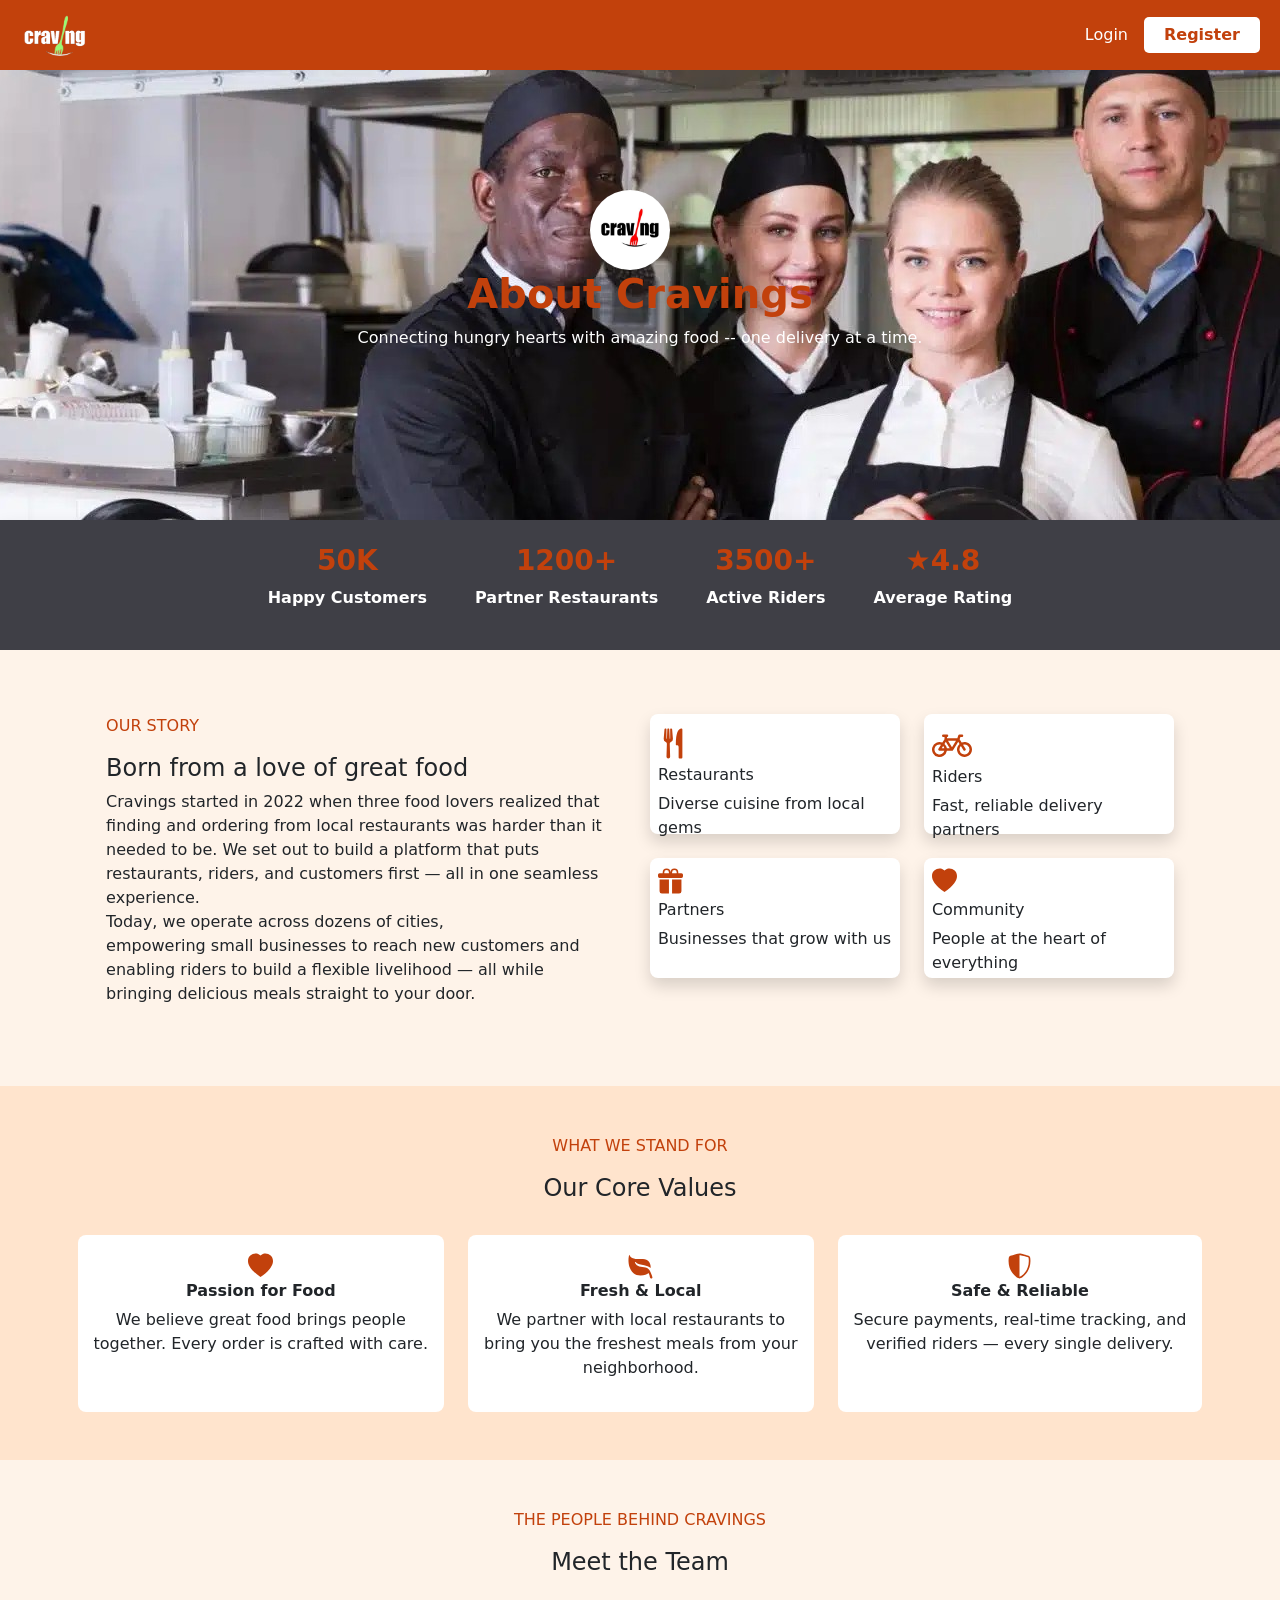
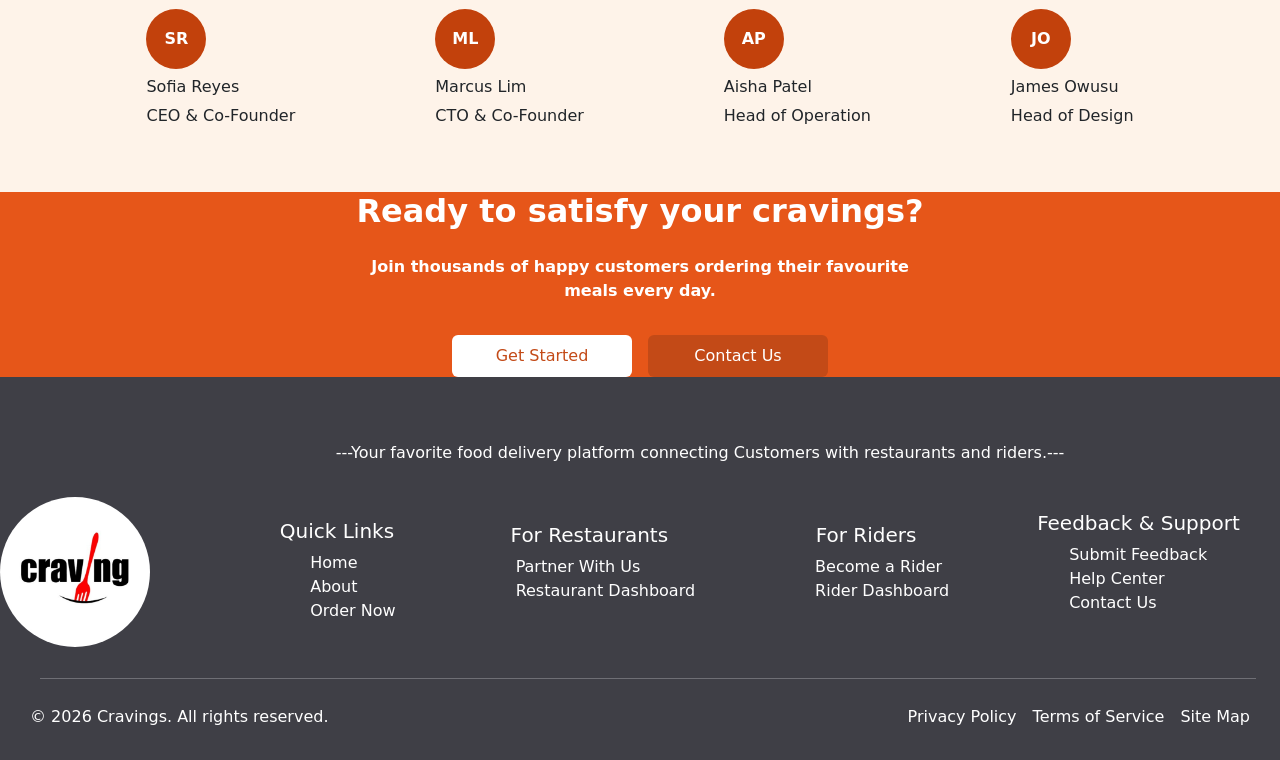
==== cravings-static/about.html @ 2bd0a26e "Refactor code structure for improved readability and maintainability" ====
<!doctype html>
<html lang="en">
  <head>
    <meta charset="UTF-8" />
    <meta name="viewport" content="width=device-width, initial-scale=1.0" />
    <title>Login</title>
    <link
      href="https://cdn.jsdelivr.net/npm/bootstrap@5.3.8/dist/css/bootstrap.min.css"
      rel="stylesheet"
      integrity="sha384-sRIl4kxILFvY47J16cr9ZwB07vP4J8+LH7qKQnuqkuIAvNWLzeN8tE5YBujZqJLB"
      crossorigin="anonymous"
    />
  </head>
  <body>
    <header>
      <div
        id="headerDIV"
        class="d-flex justify-content-between align-items-center"
        style="background-color: #c2410c; padding: 10px 20px; height: 70px"
      >
        <div class="d-flex align-items-center">
          <a href="./index.html"
            ><img
              src="./images/logo-light.png"
              alt="Logo"
              style="height: 45px; width: auto"
          /></a>
        </div>

        <div class="d-flex align-items-center gap-3">
          <a
            href="./login.html"
            class="text-decoration-none"
            style="color: white; font-weight: 500; font-size: 16px"
          >
            Login
          </a>

          <a
            href="./register.html"
            class="btn text-decoration-none"
            style="
              background-color: white;
              color: #c2410c;
              font-weight: 600;
              border-radius: 5px;
              padding: 6px 20px;
              border: none;
            "
          >
            Register
          </a>
        </div>
      </div>
    </header>

    <main>
      <div
        style="
          background-image: url(./images/about.jpeg);
          background-position: center;
          height: 450px;
          background-repeat: no-repeat;
        "
      >
        <div>
          <div>
            <div class="m" style="padding-top: 120px">
              <div
                class="d-flex justify-content-center align-content-center"
                style="padding-left: 20px"
              >
                <img
                  style="
                    max-width: 80px;
                    height: auto;
                    display: block;

                    border-radius: 80px;
                    margin-right: 40px;
                  "
                  src="./images/JayHindDoston8.jpeg"
                  alt=""
                />
              </div>
              <div class="text-center">
                <div>
                  <h1 style="font-weight: 800; color: #c2410c">
                    About Cravings
                  </h1>
                </div>
                <div>
                  <p style="color: white">
                    Connecting hungry hearts with amazing food -- one delivery
                    at a time.
                  </p>
                </div>
              </div>
            </div>
          </div>
        </div>
      </div>

      <div class="shadow" style="background-color: #3f3f46">
        <div
          class="p-4 d-flex gap-5 justify-content-center align-content-center text-center"
        >
          <div>
            <div><h3 style="font-weight: 700; color: #c2410c">50K</h3></div>
            <div>
              <p style="font-weight: 700; color: white">Happy Customers</p>
            </div>
          </div>
          <div>
            <div><h3 style="font-weight: 700; color: #c2410c">1200+</h3></div>
            <div>
              <p style="font-weight: 700; color: white">Partner Restaurants</p>
            </div>
          </div>
          <div>
            <div><h3 style="font-weight: 700; color: #c2410c">3500+</h3></div>
            <div>
              <p style="font-weight: 700; color: white">Active Riders</p>
            </div>
          </div>
          <div>
            <div>
              <h3 style="font-weight: 700; color: #c2410c">&#9733;4.8</h3>
            </div>
            <div>
              <p style="font-weight: 700; color: white">Average Rating</p>
            </div>
          </div>
        </div>
      </div>

      <div
        class=""
        style="background-color: #fef3e9"
      >
        <div class="p-5">
          <div>
            <div
              class="p-3 d-flex gap-5 justify-content-center align-content-center"
            >
              <div class="" style="height: auto; width: auto">
                <div><p style="color: #c2410c">OUR STORY</p></div>
                <div><h4>Born from a love of great food</h4></div>
                <div>
                  <p>
                    Cravings started in 2022 when three food lovers realized
                    that <br />
                    finding and ordering from local restaurants was harder than
                    it <br />
                    needed to be. We set out to build a platform that puts
                    <br />
                    restaurants, riders, and customers first — all in one
                    seamless <br />
                    experience. <br />
                    Today, we operate across dozens of cities, <br />
                    empowering small businesses to reach new customers and
                    <br />
                    enabling riders to build a flexible livelihood — all while
                    <br />
                    bringing delicious meals straight to your door.
                  </p>
                </div>
              </div>
              <div class="">
                <div class="d-flex pb-4 gap-4">
                  <div
                    class="p-2 rounded-3 shadow"
                    style="height: 120px; width: 250px; background: white"
                  >
                    <div class="pb-1 pt-1" style="color: #c2410c">
                      <svg
                        xmlns="http://www.w3.org/2000/svg"
                        width="30"
                        height="35"
                        fill="currentColor"
                        class="bi bi-fork-knife"
                        viewBox="0 0 16 16"
                      >
                        <path
                          d="M13 .5c0-.276-.226-.506-.498-.465-1.703.257-2.94 2.012-3 8.462a.5.5 0 0 0 .498.5c.56.01 1 .13 1 1.003v5.5a.5.5 0 0 0 .5.5h1a.5.5 0 0 0 .5-.5zM4.25 0a.25.25 0 0 1 .25.25v5.122a.128.128 0 0 0 .256.006l.233-5.14A.25.25 0 0 1 5.24 0h.522a.25.25 0 0 1 .25.238l.233 5.14a.128.128 0 0 0 .256-.006V.25A.25.25 0 0 1 6.75 0h.29a.5.5 0 0 1 .498.458l.423 5.07a1.69 1.69 0 0 1-1.059 1.711l-.053.022a.92.92 0 0 0-.58.884L6.47 15a.971.971 0 1 1-1.942 0l.202-6.855a.92.92 0 0 0-.58-.884l-.053-.022a1.69 1.69 0 0 1-1.059-1.712L3.462.458A.5.5 0 0 1 3.96 0z"
                        />
                      </svg>
                    </div>
                    <div><h6>Restaurants</h6></div>
                    <div><p>Diverse cuisine from local gems</p></div>
                  </div>
                  <div
                    class="p-2 rounded-3 shadow"
                    style="height: 120px; width: 250px; background: white"
                  >
                    <div style="color: #c2410c">
                      <svg
                        xmlns="http://www.w3.org/2000/svg"
                        width="40"
                        height="45"
                        fill="currentColor"
                        class="bi bi-bicycle"
                        viewBox="0 0 16 16"
                      >
                        <path
                          d="M4 4.5a.5.5 0 0 1 .5-.5H6a.5.5 0 0 1 0 1v.5h4.14l.386-1.158A.5.5 0 0 1 11 4h1a.5.5 0 0 1 0 1h-.64l-.311.935.807 1.29a3 3 0 1 1-.848.53l-.508-.812-2.076 3.322A.5.5 0 0 1 8 10.5H5.959a3 3 0 1 1-1.815-3.274L5 5.856V5h-.5a.5.5 0 0 1-.5-.5m1.5 2.443-.508.814c.5.444.85 1.054.967 1.743h1.139zM8 9.057 9.598 6.5H6.402zM4.937 9.5a2 2 0 0 0-.487-.877l-.548.877zM3.603 8.092A2 2 0 1 0 4.937 10.5H3a.5.5 0 0 1-.424-.765zm7.947.53a2 2 0 1 0 .848-.53l1.026 1.643a.5.5 0 1 1-.848.53z"
                        />
                      </svg>
                    </div>
                    <div><h6>Riders</h6></div>
                    <div><p>Fast, reliable delivery partners</p></div>
                  </div>
                </div>

                <div class="d-flex gap-4">
                  <div
                    class="p-2 rounded-3 shadow"
                    style="height: 120px; width: 250px; background: white"
                  >
                    <div class="pb-1" style="color: #c2410c">
                      <svg
                        xmlns="http://www.w3.org/2000/svg"
                        width="25"
                        height="30"
                        fill="currentColor"
                        class="bi bi-gift-fill"
                        viewBox="0 0 16 16"
                      >
                        <path
                          d="M3 2.5a2.5 2.5 0 0 1 5 0 2.5 2.5 0 0 1 5 0v.006c0 .07 0 .27-.038.494H15a1 1 0 0 1 1 1v1a1 1 0 0 1-1 1H1a1 1 0 0 1-1-1V4a1 1 0 0 1 1-1h2.038A3 3 0 0 1 3 2.506zm1.068.5H7v-.5a1.5 1.5 0 1 0-3 0c0 .085.002.274.045.43zM9 3h2.932l.023-.07c.043-.156.045-.345.045-.43a1.5 1.5 0 0 0-3 0zm6 4v7.5a1.5 1.5 0 0 1-1.5 1.5H9V7zM2.5 16A1.5 1.5 0 0 1 1 14.5V7h6v9z"
                        />
                      </svg>
                    </div>
                    <div><h6>Partners</h6></div>
                    <div><p>Businesses that grow with us</p></div>
                  </div>
                  <div
                    class="p-2 rounded-3 shadow"
                    style="height: 120px; width: 250px; background: white"
                  >
                    <div class="pb-1" style="color: #c2410c">
                      <svg
                        xmlns="http://www.w3.org/2000/svg"
                        width="25"
                        height="30"
                        fill="currentColor"
                        class="bi bi-heart-fill"
                        viewBox="0 0 16 16"
                      >
                        <path
                          fill-rule="evenodd"
                          d="M8 1.314C12.438-3.248 23.534 4.735 8 15-7.534 4.736 3.562-3.248 8 1.314"
                        />
                      </svg>
                    </div>
                    <div><h6>Community</h6></div>
                    <div><p>People at the heart of everything</p></div>
                  </div>
                </div>
              </div>
            </div>
          </div>
        </div>
      </div>


      <div style="background: #ffe4cdfc ">
        <div >
          <div class="  p-5">
            <div class="text-center">
              <div><p style="color: #c2410c;">WHAT WE STAND FOR</p></div>
              <div class="pb-4">
                <h4>Our Core Values</h4>
              </div>
            </div>
            <div
              class="d-flex justify-content-center align-content-center gap-4"
            >
              <div class=" p-3 text-center rounded-3" style="background: white;">
                <div class="">
                  <svg style="color: #c2410c;"
                    xmlns="http://www.w3.org/2000/svg"
                    width="25"
                    height="30"
                    fill="currentColor"
                    class="bi bi-heart-fill"
                    viewBox="0 0 16 16"
                  >
                    <path
                      fill-rule="evenodd"
                      d="M8 1.314C12.438-3.248 23.534 4.735 8 15-7.534 4.736 3.562-3.248 8 1.314"
                    />
                  </svg>
                </div>
                <div><h6 style="font-weight: 700;">Passion for Food</h6></div>
                <div>
                  <p>
                    We believe great food brings people <br />
                    together. Every order is crafted with care.
                  </p>
                </div>
              </div>
              <div class=" p-3 text-center rounded-3" style="background: white;">
                <div>
                  <svg style="color: #c2410c;"
                    xmlns="http://www.w3.org/2000/svg"
                    width="25"
                    height="30"
                    fill="currentColor"
                    class="bi bi-leaf-fill"
                    viewBox="0 0 16 16"
                  >
                    <path
                      d="M1.4 1.7c.217.289.65.84 1.725 1.274 1.093.44 2.885.774 5.834.528 2.02-.168 3.431.51 4.326 1.556C14.161 6.082 14.5 7.41 14.5 8.5q0 .344-.027.734C13.387 8.252 11.877 7.76 10.39 7.5c-2.016-.288-4.188-.445-5.59-2.045-.142-.162-.402-.102-.379.112.108.985 1.104 1.82 1.844 2.308 2.37 1.566 5.772-.118 7.6 3.071.505.8 1.374 2.7 1.75 4.292.07.298-.066.611-.354.715a.7.7 0 0 1-.161.042 1 1 0 0 1-1.08-.794c-.13-.97-.396-1.913-.868-2.77C12.173 13.386 10.565 14 8 14c-1.854 0-3.32-.544-4.45-1.435-1.124-.887-1.889-2.095-2.39-3.383-1-2.562-1-5.536-.65-7.28L.73.806z"
                    />
                  </svg>
                </div>
                <div><h6 style="font-weight: 700;">Fresh & Local</h6></div>
                <div>
                  <p>
                    We partner with local restaurants to <br />
                    bring you the freshest meals from your <br />
                    neighborhood.
                  </p>
                </div>
              </div>
              <div class=" p-3 text-center rounded-3" style="background: white;">
                <div>
                  <svg style="color: #c2410c;"
                    xmlns="http://www.w3.org/2000/svg"
                    width="25"
                    height="30"
                    fill="currentColor"
                    class="bi bi-shield-shaded"
                    viewBox="0 0 16 16"
                  >
                    <path
                      fill-rule="evenodd"
                      d="M8 14.933a1 1 0 0 0 .1-.025q.114-.034.294-.118c.24-.113.547-.29.893-.533a10.7 10.7 0 0 0 2.287-2.233c1.527-1.997 2.807-5.031 2.253-9.188a.48.48 0 0 0-.328-.39c-.651-.213-1.75-.56-2.837-.855C9.552 1.29 8.531 1.067 8 1.067zM5.072.56C6.157.265 7.31 0 8 0s1.843.265 2.928.56c1.11.3 2.229.655 2.887.87a1.54 1.54 0 0 1 1.044 1.262c.596 4.477-.787 7.795-2.465 9.99a11.8 11.8 0 0 1-2.517 2.453 7 7 0 0 1-1.048.625c-.28.132-.581.24-.829.24s-.548-.108-.829-.24a7 7 0 0 1-1.048-.625 11.8 11.8 0 0 1-2.517-2.453C1.928 10.487.545 7.169 1.141 2.692A1.54 1.54 0 0 1 2.185 1.43 63 63 0 0 1 5.072.56"
                    />
                  </svg>
                </div>
                <div><h6 style="font-weight: 700;">Safe & Reliable</h6></div>
                <div>
                  <p>
                    Secure payments, real-time tracking, and <br />
                    verified riders — every single delivery.
                  </p>
                </div>
              </div>
            </div>
          </div>
        </div>
      </div>



      <div style="background-color:  #fef3e9" ;">
        <div>
            <div>
                <div class="p-5">
                    <div class="text-center">
                        <div><p style="color: #c2410c;">THE PEOPLE BEHIND CRAVINGS</p></div>
                        <div><h4>Meet the Team</h4></div>
                    </div>

                    <div class="pt-4">
                        <div class=" d-flex justify-content-center align-content-center " style="gap: 140px;">
                            <div >
                                <div><h6 class=" text-center " style="height: 60px; width: 60px; border-radius: 30px; padding-top: 20px; font-weight: 700; background: #c2410c; color: white;">SR</h6></div>
                            
                                    <div><h6>Sofia Reyes</h6></div>
                                     <div><p>CEO & Co-Founder</p></div>
                            </div>

                            <div>
                                <div><h6 class=" text-center " style="height: 60px; width: 60px; border-radius: 30px; padding-top: 20px; font-weight: 700; background: #c2410c; color: white; ">ML</h6></div>
                                <div><h6>Marcus Lim</h6></div>
                                <div><p>CTO & Co-Founder</p></div>
                            </div>
                            <div>
                                <div><h6 class=" text-center " style="height: 60px; width: 60px; border-radius: 30px; padding-top: 20px; font-weight: 700; background: #c2410c; color: white;">AP</h6></div>
                                <div><h6>Aisha Patel</h6></div>
                                <div><p>Head of Operation</p></div>
                            </div>
                            <div>
                                <div><h6 class=" text-center " style="height: 60px; width: 60px; border-radius: 30px; padding-top: 20px; font-weight: 700; background: #c2410c; color: white;">JO</h6></div>
                                <div><h6>James Owusu</h6></div>
                                <div><p>Head of Design</p></div>
                            </div>
                        </div>
                    </div>
                </div>
            </div>
        </div>
      </div>


      <div class="" style="background-color: #e65619">
        <div class="text-center p-xxl-5">
          <div>
            <h2 style="color: white; font-weight: 700;">Ready to satisfy your cravings?</h2>
          </div>
          <div class="mb-3">
            <p class="p-3" style="color: white; font-weight: 700;" >
             Join thousands of happy customers ordering their favourite <br> meals every day.
            </p>
          </div>
          <div class="d-flex gap-3 justify-content-center align-content-center">
            <div>
            <button
              style="
                height: 42px;
                width: 180px;
                border: none;
                border-radius: 6px;
                color: #c34a17;
                background: white;
              "
            >
              Get Started
            </button>
          </div>

          <div>
            <button
              style="
                height: 42px;
                width: 180px;
                border: none;
                border-radius: 6px;
                color: white;
                background: #c34a17;
              "
            >
              <a class="text-decoration-none" style="color: white;" href="./contact.html"> Contact Us</a>
            </button>
          </div>
          </div>

          

        </div>
      </div>

    </main>

    <footer>
      <div style="background-color: #3f3f46">
        <div style="color: white">
          <div class="text-center p-3">
            <p style="margin-left: 120px" class="mt-5">
              ---Your favorite food delivery platform connecting Customers with
              restaurants and riders.---
            </p>
          </div>
          <div class="d-flex gap-5 justify-content-center align-items-center">
            <div class="1" style="margin-right: 40px">
              <div>
                <img
                  style="
                    max-width: 150px;
                    height: auto;
                    display: block;
                    margin-bottom: 15px;
                    border-radius: 80px;
                    margin-right: 40px;
                  "
                  src="./images/JayHindDoston8.jpeg"
                  alt=""
                />
              </div>
            </div>
            <div class="2" style="margin-right: 40px">
              <div class="text-center"><h5>Quick Links</h5></div>
              <div>
                <ul type="none">
                  <li>
                    <a
                      href="./index.html"
                      class="text-decoration-none"
                      style="color: white"
                      >Home</a
                    >
                  </li>
                  <li>
                    <a
                      href="./about.html"
                      class="text-decoration-none"
                      style="color: white"
                      >About</a
                    >
                  </li>
                  <li>
                    <a
                      href="./order-now.html"
                      class="text-decoration-none"
                      style="color: white"
                      >Order Now</a
                    >
                  </li>
                </ul>
              </div>
            </div>

            <div class="3 mb-3" style="margin-right: 40px">
              <div class="text-center"><h5>For Restaurants</h5></div>
              <div>
                <ul type="none">
                  <li>
                    <a
                      href="./partner.html"
                      class="text-decoration-none"
                      style="color: white"
                      >Partner With Us</a
                    >
                  </li>
                  <li>
                    <a
                      href="#"
                      class="text-decoration-none"
                      style="color: white"
                      >Restaurant Dashboard</a
                    >
                  </li>
                </ul>
              </div>
            </div>

            <div class="4 mb-3" style="margin-right: 40px">
              <div class="text-center"><h5>For Riders</h5></div>
              <div>
                <ul type="none">
                  <li>
                    <a
                      href="#"
                      class="text-decoration-none"
                      style="color: white"
                      >Become a Rider</a
                    >
                  </li>
                  <li>
                    <a
                      href="#"
                      class="text-decoration-none"
                      style="color: white"
                      >Rider Dashboard</a
                    >
                  </li>
                </ul>
              </div>
            </div>

            <div class="5 mb-3" style="margin-right: 40px">
              <div class="text-center"><h5>Feedback & Support</h5></div>
              <div>
                <ul type="none">
                  <li>
                    <a
                      href="./feedback.html"
                      class="text-decoration-none"
                      style="color: white"
                      >Submit Feedback</a
                    >
                  </li>
                  <li>
                    <a
                      href="./help-center.html"
                      class="text-decoration-none"
                      style="color: white"
                      >Help Center</a
                    >
                  </li>
                  <li>
                    <a
                      href="./contact.html"
                      class="text-decoration-none"
                      style="color: white"
                      >Contact Us</a
                    >
                  </li>
                </ul>
              </div>
            </div>
          </div>
          <div style="width: 95%; margin-left: 40px">
            <hr />
          </div>

          <div
            class="d-flex justify-content-between"
            style="padding: 10px 30px 15px 30px"
          >
            <div class="6">
              <div><p>© 2026 Cravings. All rights reserved.</p></div>
            </div>
            <div>
              <ul type="none" class="d-flex gap-3">
                <li>
                  <a
                    href="./privacy-policy.html"
                    class="text-decoration-none"
                    style="color: white"
                    >Privacy Policy</a
                  >
                </li>
                <li>
                  <a
                    href="./terms-of-service.html"
                    class="text-decoration-none"
                    style="color: white"
                    >Terms of Service</a
                  >
                </li>
                <li>
                  <a
                    href="./sitemap.html"
                    class="text-decoration-none"
                    style="color: white"
                    >Site Map</a
                  >
                </li>
              </ul>
            </div>
          </div>
        </div>
      </div>
    </footer>
    <!-- Bootstrap Script -->
    <script
      src="https://cdn.jsdelivr.net/npm/bootstrap@5.3.8/dist/js/bootstrap.bundle.min.js"
      integrity="sha384-FKyoEForCGlyvwx9Hj09JcYn3nv7wiPVlz7YYwJrWVcXK/BmnVDxM+D2scQbITxI"
      crossorigin="anonymous"
    ></script>
  </body>
</html>
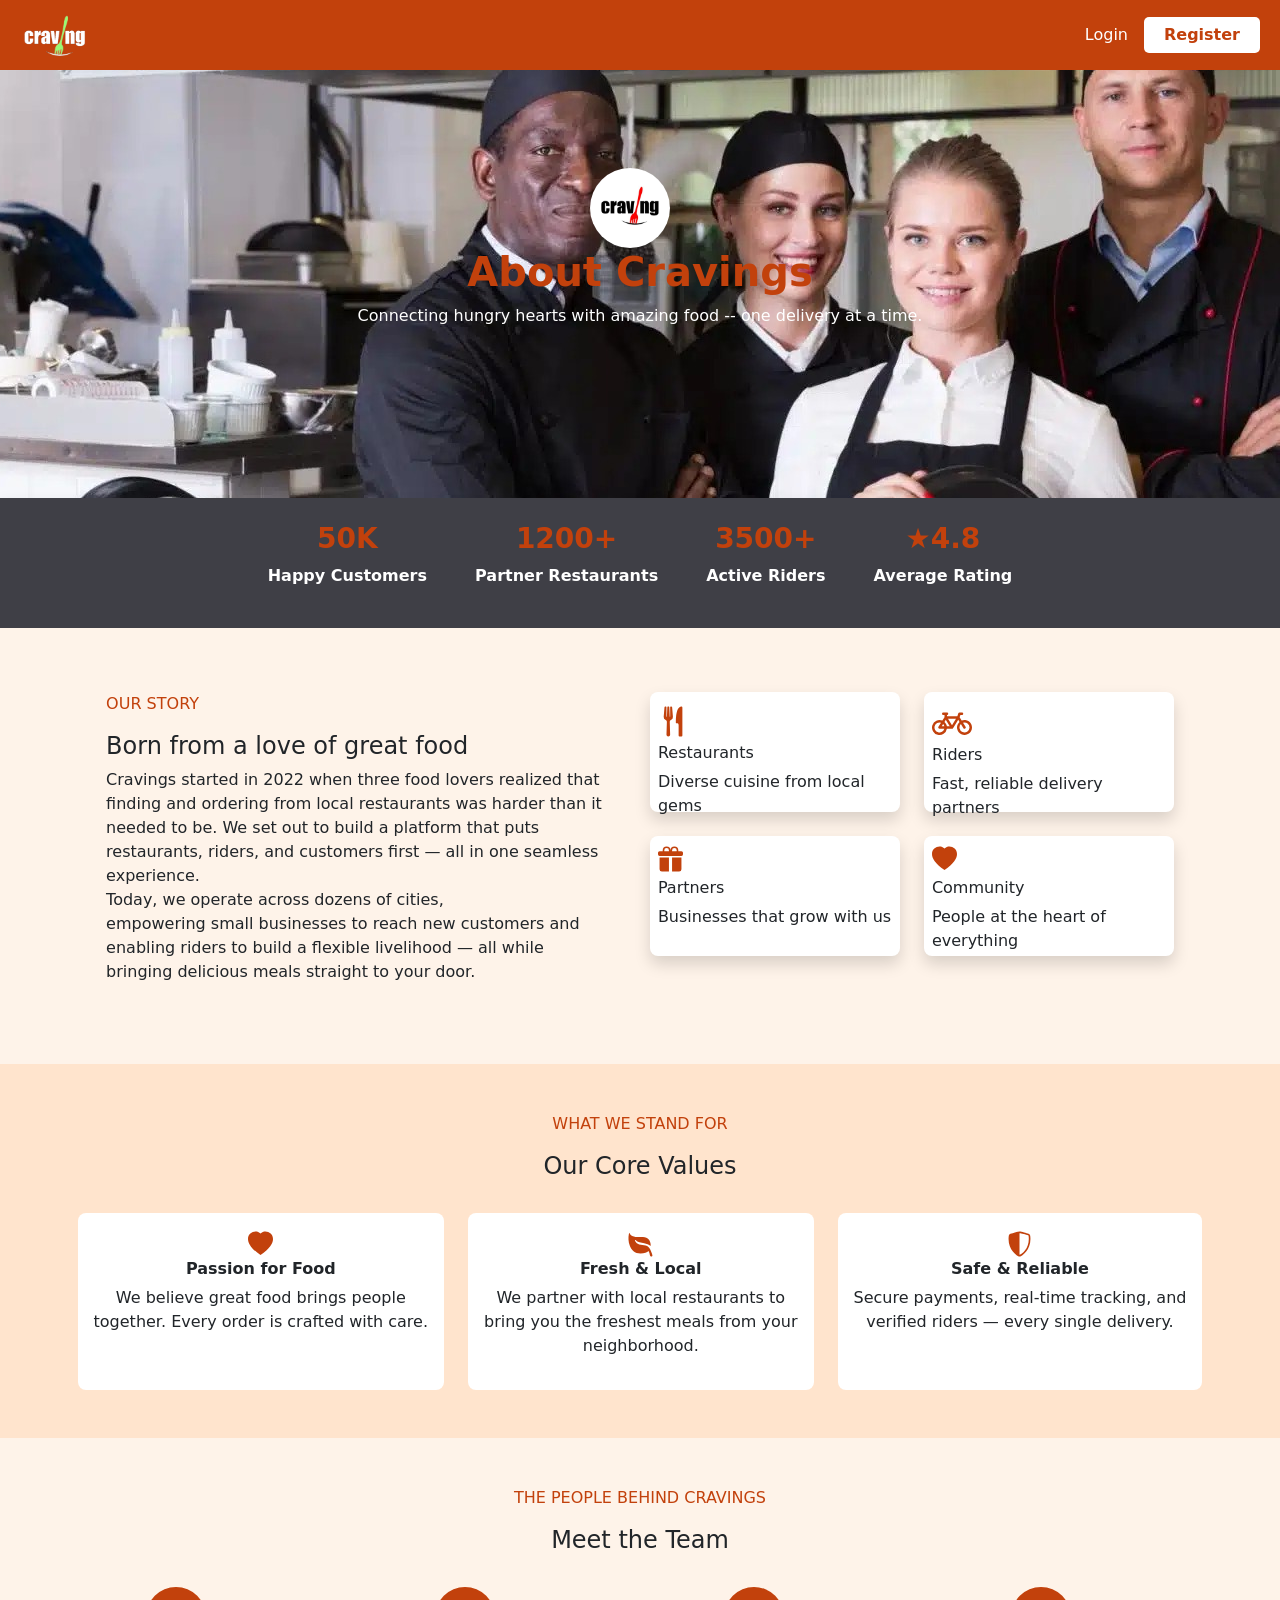
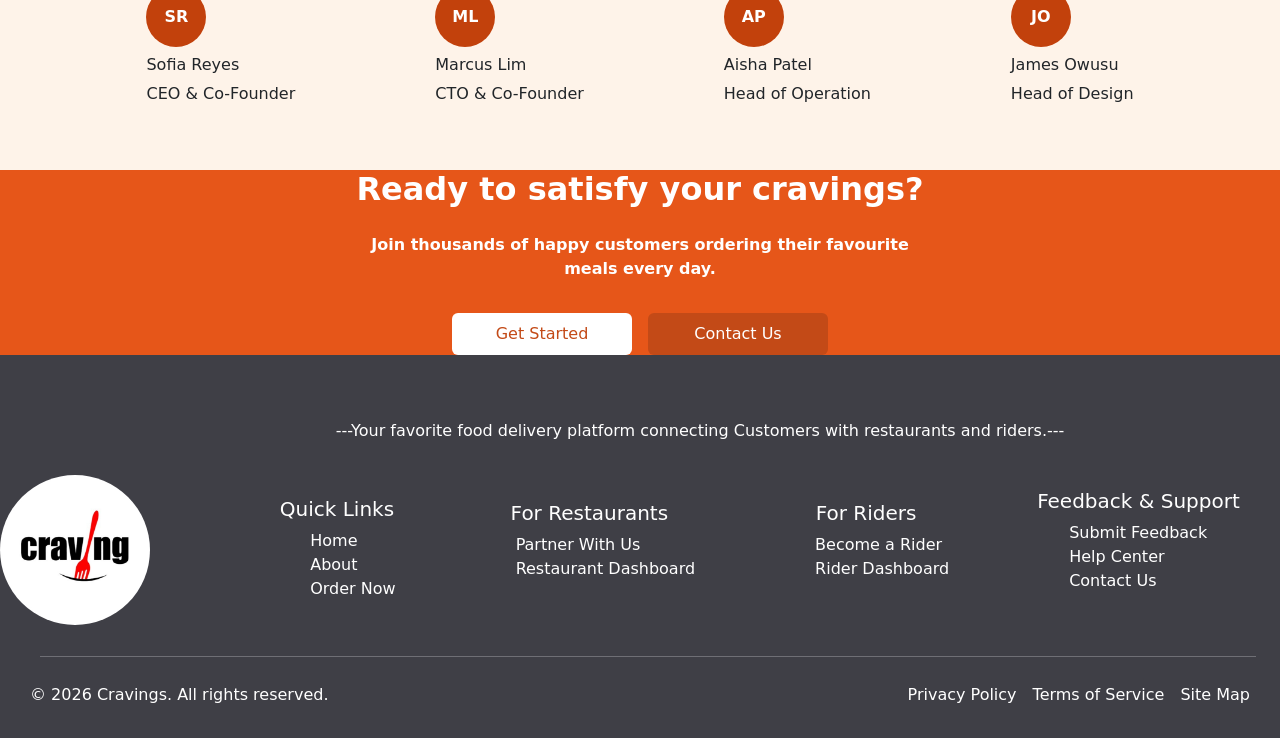
==== commit e034c8ce: "Refactor code structure for improved readability and maintainability" ====
--- a/cravings-static/about.html
+++ b/cravings-static/about.html
@@ -4,6 +4,7 @@
     <meta charset="UTF-8" />
     <meta name="viewport" content="width=device-width, initial-scale=1.0" />
     <title>Login</title>
+    <link rel="stylesheet" href="style.css">
     <link
       href="https://cdn.jsdelivr.net/npm/bootstrap@5.3.8/dist/css/bootstrap.min.css"
       rel="stylesheet"
@@ -55,7 +56,8 @@
     </header>
 
     <main>
-      <div
+      <div class="pt-5">
+        <div class=""
         style="
           background-image: url(./images/about.jpeg);
           background-position: center;
@@ -99,6 +101,7 @@
             </div>
           </div>
         </div>
+      </div>
       </div>
 
       <div class="shadow" style="background-color: #3f3f46">
--- a/cravings-static/style.css
+++ b/cravings-static/style.css
@@ -0,0 +1,41 @@
+header{
+    position:sticky;
+    z-index: 99;
+    
+}
+#headerDIV{
+    position: fixed;
+    width: 100%;
+    /* display: block; */
+}
+
+#mainDIV{
+    background-image: url(./images/JayHindDoston1.jpeg);
+    background-repeat: no-repeat;
+    height: 700px;
+
+}
+#secDIV{
+    height: calc(100%-40px)
+}
+#card{
+    /* height: fit-content;
+    width: fit-content; */
+}
+#thirdDiv{
+    height: 530px;
+    height: calc(100vh - 40px);
+}
+
+
+#cards{
+    /* height: fit-content;
+    width: fit-content; */
+}
+#circule{
+    height: 40px;
+    width: 40px;
+    border: 1px solid #000;
+    border-radius: 20px;
+    color: white; 
+}
